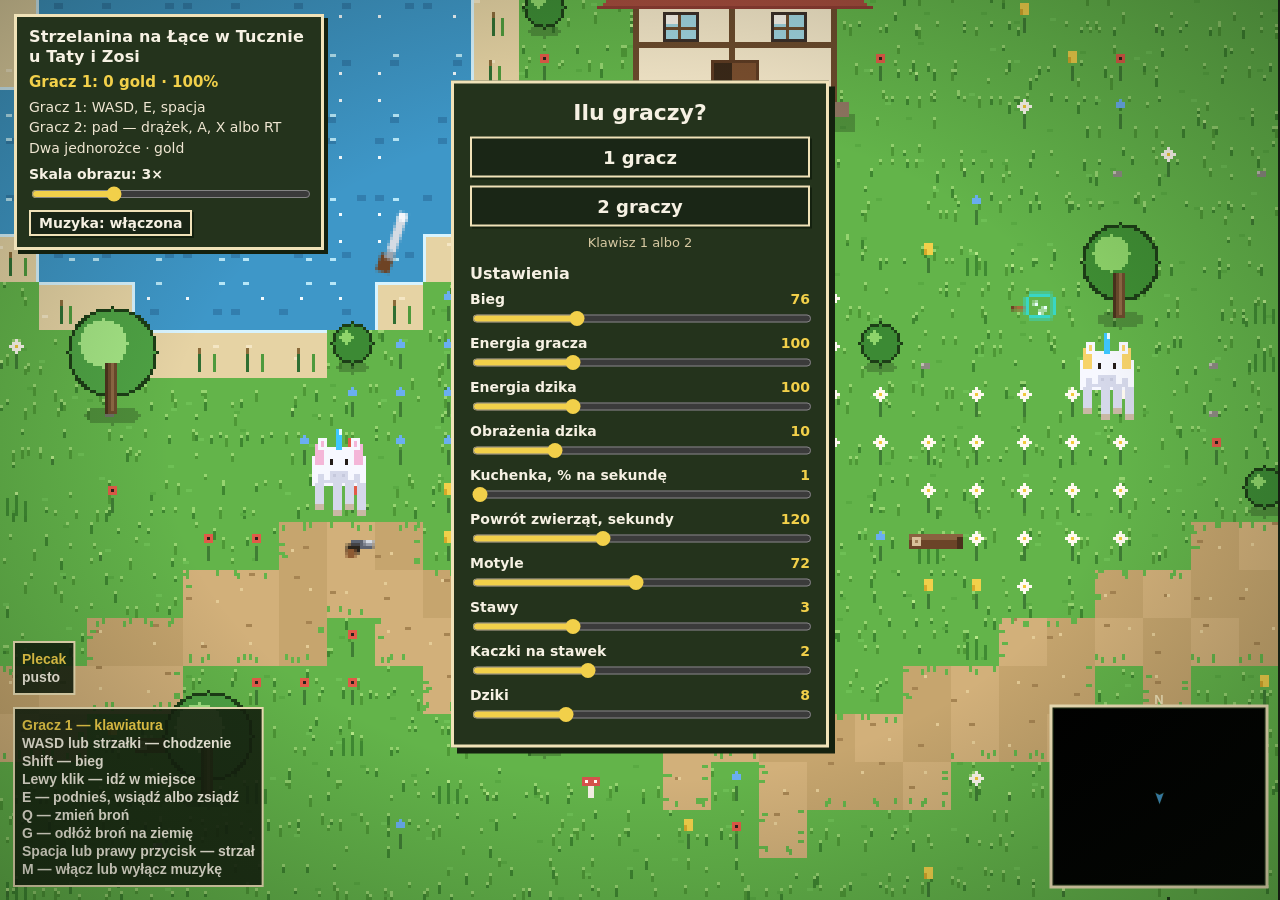
==== gra2/index.html @ cd5b04be "Add files via upload" ====
<!DOCTYPE html>
<html lang="pl">
<head>
  <meta charset="UTF-8" />
  <meta name="viewport" content="width=device-width, initial-scale=1, maximum-scale=1, user-scalable=no" />
  <meta name="theme-color" content="#172014" />
  <title>Strzelanina na Łące w Tucznie u Taty i Zosi</title>
  <link rel="icon" href="data:image/svg+xml,%3Csvg xmlns='http://www.w3.org/2000/svg' viewBox='0 0 100 100'%3E%3Ctext y='.9em' font-size='90'%3E🌿%3C/text%3E%3C/svg%3E" />
  <link rel="stylesheet" href="css/style.css?v=55" />
</head>
<body>
  <canvas id="game" aria-label="Strzelanina na Łące w Tucznie u Taty i Zosi. Dwóch graczy. Gracz 1: WASD, E, spacja. Gracz 2: pad, drążek, A, X albo RT."></canvas>
  <div class="vignette" aria-hidden="true"></div>
  <div class="hud">
    <p class="title">Strzelanina na Łące w Tucznie u Taty i Zosi</p>
    <p class="score" id="score">Gracz 1: 0 gold<br />Gracz 2: 0 gold</p>
    <p class="hint" id="hint">Gracz 1: WASD, E, spacja<br />Gracz 2: pad — drążek, A, X albo RT<br />Dwa jednorożce · gold</p>
    <label class="scale" for="scale"><span id="scale-label">Skala obrazu</span>
      <input id="scale" type="range" min="1" max="8" step="1" value="1" />
    </label>
    <button type="button" id="music" class="music" aria-pressed="true">Muzyka: włączona</button>
  </div>
  <p class="banner" id="banner" hidden>Poziom 2</p>
  <div class="menu" id="menu">
    <p class="menu-title">Ilu graczy?</p>
    <button type="button" id="one">1 gracz</button>
    <button type="button" id="two">2 graczy</button>
    <p class="menu-note">Klawisz 1 albo 2</p>
    <p class="menu-title set-title">Ustawienia</p>
    <label class="set">Bieg <span id="run-v">76</span>
      <input id="set-run" type="range" min="40" max="160" step="2" value="76" />
    </label>
    <label class="set">Energia gracza <span id="energy-v">100</span>
      <input id="set-energy" type="range" min="20" max="300" step="10" value="100" />
    </label>
    <label class="set">Energia dzika <span id="boar-energy-v">100</span>
      <input id="set-boar-energy" type="range" min="20" max="300" step="10" value="100" />
    </label>
    <label class="set">Obrażenia dzika <span id="boar-dmg-v">10</span>
      <input id="set-boar-dmg" type="range" min="1" max="40" step="1" value="10" />
    </label>
    <label class="set">Kuchenka, % na sekundę <span id="regen-v">1</span>
      <input id="set-regen" type="range" min="1" max="20" step="1" value="1" />
    </label>
    <label class="set">Powrót zwierząt, sekundy <span id="return-v">120</span>
      <input id="set-return" type="range" min="10" max="300" step="10" value="120" />
    </label>
    <label class="set">Motyle <span id="flies-v">72</span>
      <input id="set-flies" type="range" min="0" max="150" step="1" value="72" />
    </label>
    <label class="set">Stawy <span id="ponds-v">3</span>
      <input id="set-ponds" type="range" min="1" max="8" step="1" value="3" />
    </label>
    <label class="set">Kaczki na stawek <span id="ducks-v">2</span>
      <input id="set-ducks" type="range" min="0" max="6" step="1" value="2" />
    </label>
    <label class="set">Dziki <span id="boars-v">8</span>
      <input id="set-boars" type="range" min="0" max="30" step="1" value="8" />
    </label>
  </div>
  <script src="js/game.js?v=55"></script>
</body>
</html>
---- gra2/css/style.css ----
html,
body {
  margin: 0;
  height: 100%;
  background: #172014;
  overflow: hidden;
  touch-action: none;
}

canvas {
  position: fixed;
  inset: 0;
  z-index: 0;
  width: 100%;
  height: 100%;
  display: block;
  cursor: pointer;
  image-rendering: pixelated;
  image-rendering: crisp-edges;
}

canvas:focus {
  outline: none;
}

.vignette {
  position: fixed;
  inset: 0;
  z-index: 1;
  pointer-events: none;
  background: radial-gradient(ellipse at center, transparent 52%, rgba(12, 20, 10, 0.32) 100%);
}

.hud {
  position: fixed;
  z-index: 2;
  top: 14px;
  left: 14px;
  max-width: min(280px, calc(100vw - 28px));
  margin: 0;
  padding: 10px 12px 11px;
  color: #f6f1e3;
  background: #24331c;
  border: 3px solid #f0e2b8;
  box-shadow: 4px 4px 0 #14210f;
  pointer-events: none;
  user-select: none;
  font-family: "Segoe UI", system-ui, sans-serif;
}

.title {
  margin: 0 0 6px;
  font-size: 16px;
  font-weight: 700;
  line-height: 1.25;
  letter-spacing: 0.01em;
}

.score {
  margin: 0 0 6px;
  font-size: 15px;
  font-weight: 700;
  color: #f2d04a;
}

.menu {
  position: fixed;
  z-index: 5;
  left: 50%;
  top: 46%;
  transform: translate(-50%, -50%);
  width: min(340px, calc(100vw - 32px));
  max-height: min(86vh, 760px);
  overflow: auto;
  padding: 16px 16px 14px;
  color: #f6f1e3;
  background: #24331c;
  border: 3px solid #f0e2b8;
  box-shadow: 6px 6px 0 #14210f;
  font-family: "Segoe UI", system-ui, sans-serif;
  text-align: center;
}

.menu[hidden] {
  display: none;
}

.menu-title {
  margin: 0 0 12px;
  font-size: 22px;
  font-weight: 700;
}

.menu button {
  display: block;
  width: 100%;
  margin: 0 0 8px;
  padding: 8px 10px;
  color: #f6f1e3;
  background: #1a2616;
  border: 2px solid #f0e2b8;
  box-shadow: 2px 2px 0 #14210f;
  font: inherit;
  font-size: 18px;
  font-weight: 700;
  cursor: pointer;
}

.menu-note {
  margin: 6px 0 0;
  font-size: 13px;
  color: #d7c9a2;
}

.set-title {
  margin: 14px 0 8px;
  font-size: 16px;
  text-align: left;
}

.set {
  display: block;
  margin: 0 0 8px;
  font-size: 14px;
  font-weight: 700;
  text-align: left;
}

.set span {
  float: right;
  color: #f2d04a;
}

.set input {
  display: block;
  width: 100%;
  margin-top: 4px;
  accent-color: #f2d04a;
  cursor: pointer;
}

.scale {
  display: block;
  margin-top: 8px;
  font-size: 14px;
  font-weight: 700;
  pointer-events: auto;
  cursor: pointer;
}

.scale input {
  display: block;
  width: 100%;
  margin-top: 4px;
  accent-color: #f2d04a;
  cursor: pointer;
}

.music {
  display: block;
  margin-top: 8px;
  padding: 3px 8px;
  color: #f6f1e3;
  background: #1a2616;
  border: 2px solid #f0e2b8;
  box-shadow: 2px 2px 0 #14210f;
  font: inherit;
  font-size: 14px;
  font-weight: 700;
  cursor: pointer;
  pointer-events: auto;
}

.music[aria-pressed="false"] {
  color: #b7ad96;
  border-color: #8a7d62;
}

.banner {
  position: fixed;
  z-index: 3;
  top: 22%;
  left: 50%;
  transform: translateX(-50%);
  margin: 0;
  padding: 8px 14px;
  color: #f6f1e3;
  background: #24331c;
  border: 3px solid #f2d04a;
  box-shadow: 4px 4px 0 #14210f;
  font-family: "Segoe UI", system-ui, sans-serif;
  font-size: 22px;
  font-weight: 700;
  pointer-events: none;
  user-select: none;
}

.hint {
  margin: 0;
  font-size: 14px;
  line-height: 1.45;
  color: #efe6d2;
}

.error {
  position: fixed;
  z-index: 5;
  left: 12px;
  bottom: 12px;
  max-width: min(640px, 90vw);
  margin: 0;
  padding: 10px 12px;
  color: #ffd7d7;
  background: #3a1414;
  white-space: pre-wrap;
  font-family: ui-monospace, Consolas, monospace;
  font-size: 13px;
}
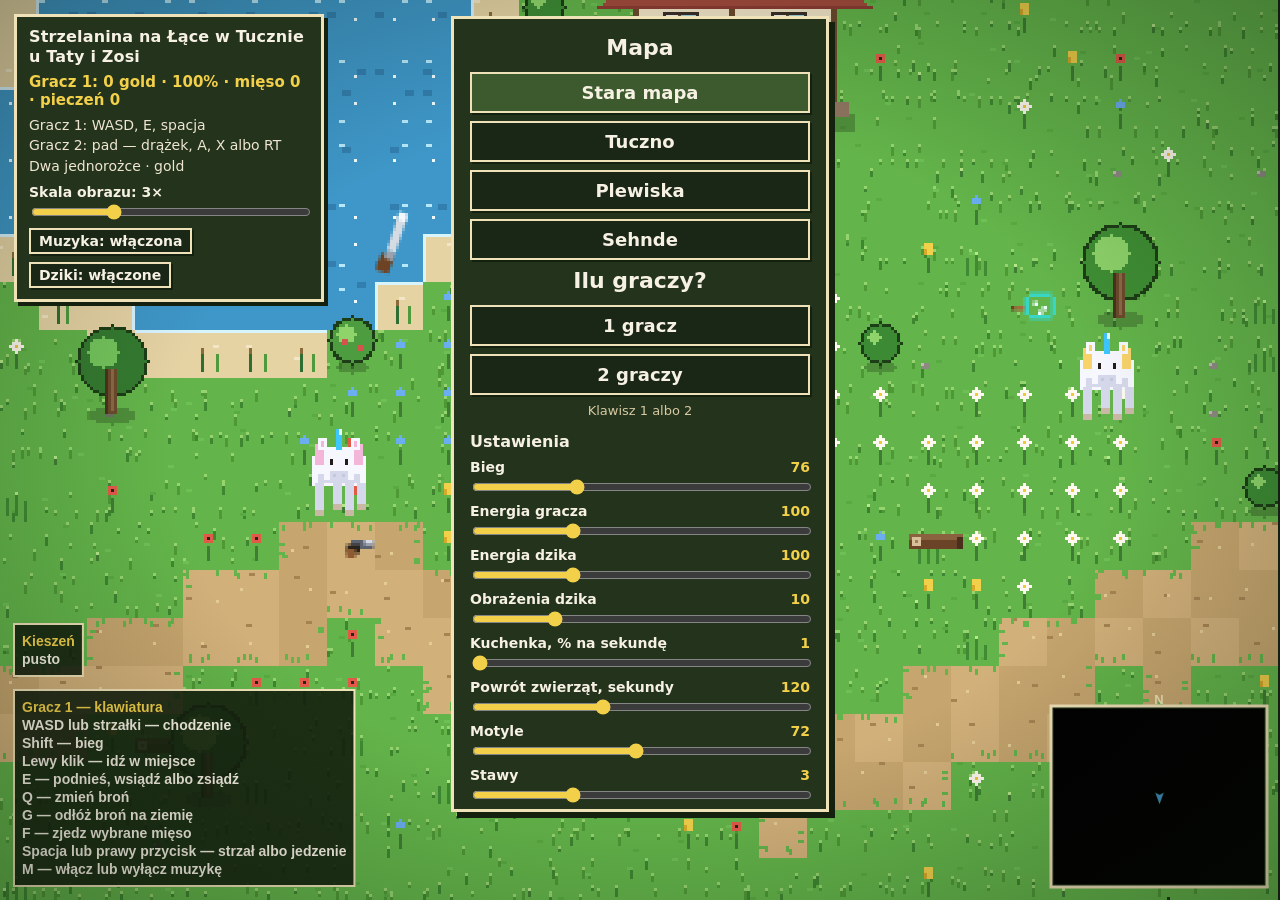
==== commit 41b1adc7: "Add files via upload" ====
--- a/gra2/index.html
+++ b/gra2/index.html
@@ -6,7 +6,7 @@
   <meta name="theme-color" content="#172014" />
   <title>Strzelanina na Łące w Tucznie u Taty i Zosi</title>
   <link rel="icon" href="data:image/svg+xml,%3Csvg xmlns='http://www.w3.org/2000/svg' viewBox='0 0 100 100'%3E%3Ctext y='.9em' font-size='90'%3E🌿%3C/text%3E%3C/svg%3E" />
-  <link rel="stylesheet" href="css/style.css?v=55" />
+  <link rel="stylesheet" href="css/style.css?v=75" />
 </head>
 <body>
   <canvas id="game" aria-label="Strzelanina na Łące w Tucznie u Taty i Zosi. Dwóch graczy. Gracz 1: WASD, E, spacja. Gracz 2: pad, drążek, A, X albo RT."></canvas>
@@ -18,10 +18,18 @@
     <label class="scale" for="scale"><span id="scale-label">Skala obrazu</span>
       <input id="scale" type="range" min="1" max="8" step="1" value="1" />
     </label>
-    <button type="button" id="music" class="music" aria-pressed="true">Muzyka: włączona</button>
+    <div class="hud-buttons">
+      <button type="button" id="music" class="music" aria-pressed="true">Muzyka: włączona</button>
+      <button type="button" id="boars-toggle" class="music" aria-pressed="true">Dziki: włączone</button>
+    </div>
   </div>
   <p class="banner" id="banner" hidden>Poziom 2</p>
   <div class="menu" id="menu">
+    <p class="menu-title">Mapa</p>
+    <button type="button" id="map-old" class="picked">Stara mapa</button>
+    <button type="button" id="map-tuczno">Tuczno</button>
+    <button type="button" id="map-plewiska">Plewiska</button>
+    <button type="button" id="map-sehnde">Sehnde</button>
     <p class="menu-title">Ilu graczy?</p>
     <button type="button" id="one">1 gracz</button>
     <button type="button" id="two">2 graczy</button>
@@ -58,6 +66,9 @@
       <input id="set-boars" type="range" min="0" max="30" step="1" value="8" />
     </label>
   </div>
-  <script src="js/game.js?v=55"></script>
+  <script src="js/tuczno-map.js?v=75"></script>
+  <script src="js/plewiska-map.js?v=75"></script>
+  <script src="js/sehnde-map.js?v=75"></script>
+  <script src="js/game.js?v=75"></script>
 </body>
 </html>
--- a/gra2/css/style.css
+++ b/gra2/css/style.css
@@ -91,6 +91,10 @@
   font-weight: 700;
 }
 
+.menu button.picked {
+  background: #3d5a2e;
+}
+
 .menu button {
   display: block;
   width: 100%;
@@ -156,9 +160,16 @@
   cursor: pointer;
 }
 
+.hud-buttons {
+  display: flex;
+  flex-wrap: wrap;
+  gap: 8px;
+  margin-top: 8px;
+}
+
 .music {
   display: block;
-  margin-top: 8px;
+  margin-top: 0;
   padding: 3px 8px;
   color: #f6f1e3;
   background: #1a2616;
